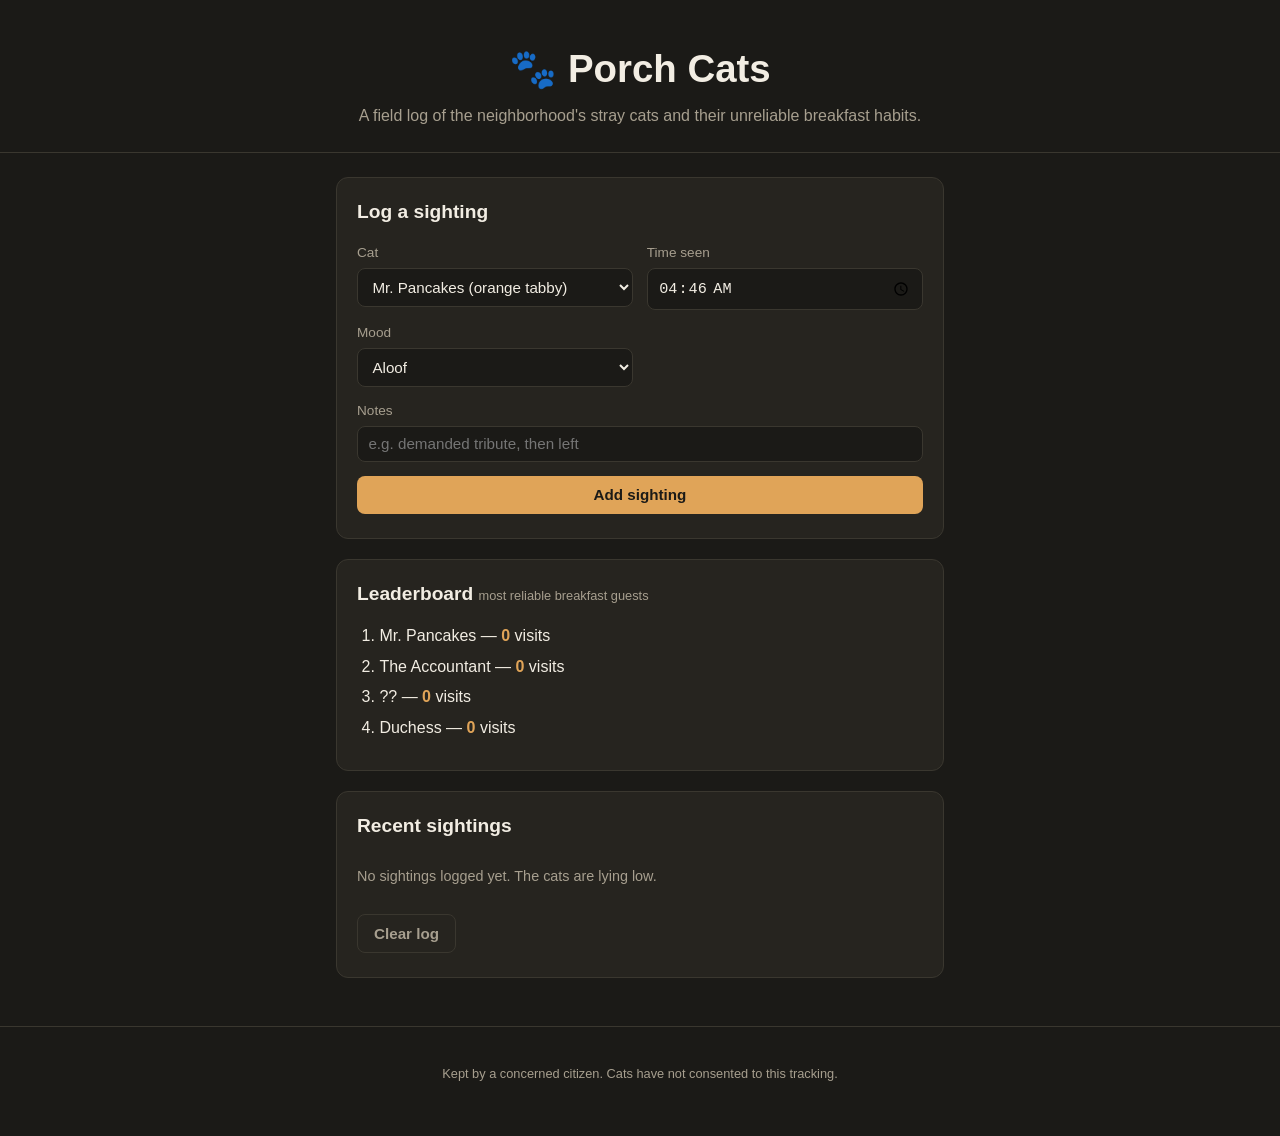
==== index.html @ 5403e365 "Add Porch Cats tracker app (HTML/CSS/JS) Initial version of the stray-cat sighting tracker.  - Log" ====
<!DOCTYPE html>
<html lang="en">
<head>
  <meta charset="UTF-8" />
  <meta name="viewport" content="width=device-width, initial-scale=1.0" />
  <title>Porch Cats — Neighborhood Stray Tracker</title>
  <link rel="stylesheet" href="style.css" />
</head>
<body>
  <header>
    <h1>🐾 Porch Cats</h1>
    <p class="tagline">A field log of the neighborhood's stray cats and their unreliable breakfast habits.</p>
  </header>

  <main>
    <section class="panel">
      <h2>Log a sighting</h2>
      <form id="sighting-form">
        <label>
          Cat
          <select id="cat-select" required></select>
        </label>
        <label>
          Time seen
          <input type="time" id="time-input" required />
        </label>
        <label>
          Mood
          <select id="mood-input">
            <option>Aloof</option>
            <option>Hungry</option>
            <option>Judgmental</option>
            <option>Affectionate</option>
            <option>Suspicious</option>
          </select>
        </label>
        <label class="wide">
          Notes
          <input type="text" id="notes-input" placeholder="e.g. demanded tribute, then left" />
        </label>
        <button type="submit">Add sighting</button>
      </form>
    </section>

    <section class="panel">
      <h2>Leaderboard <span class="subtle">most reliable breakfast guests</span></h2>
      <ol id="leaderboard"></ol>
    </section>

    <section class="panel">
      <h2>Recent sightings</h2>
      <ul id="sightings-list"></ul>
      <button id="reset-btn" class="ghost">Clear log</button>
    </section>
  </main>

  <footer>
    <p>Kept by a concerned citizen. Cats have not consented to this tracking.</p>
  </footer>

  <script src="app.js"></script>
</body>
</html>
---- style.css ----
:root {
  --bg: #1b1a17;
  --panel: #26241f;
  --ink: #f2ede3;
  --muted: #a79f8f;
  --accent: #e0a458;
  --accent-2: #7a9e7e;
  --line: #3a372f;
}

* { box-sizing: border-box; }

body {
  margin: 0;
  font-family: -apple-system, "Segoe UI", Roboto, Helvetica, Arial, sans-serif;
  background: var(--bg);
  color: var(--ink);
  line-height: 1.5;
}

header {
  text-align: center;
  padding: 2.5rem 1rem 1.5rem;
  border-bottom: 1px solid var(--line);
}

h1 { margin: 0; font-size: 2.4rem; }
.tagline { color: var(--muted); margin: 0.4rem 0 0; }

main {
  max-width: 640px;
  margin: 0 auto;
  padding: 1.5rem 1rem 3rem;
  display: grid;
  gap: 1.25rem;
}

.panel {
  background: var(--panel);
  border: 1px solid var(--line);
  border-radius: 12px;
  padding: 1.25rem 1.25rem 1.5rem;
}

.panel h2 { margin: 0 0 1rem; font-size: 1.2rem; }
.subtle { color: var(--muted); font-size: 0.8rem; font-weight: normal; }

form {
  display: grid;
  grid-template-columns: 1fr 1fr;
  gap: 0.85rem;
}

label {
  display: flex;
  flex-direction: column;
  gap: 0.3rem;
  font-size: 0.85rem;
  color: var(--muted);
}

label.wide, form > button { grid-column: 1 / -1; }

select, input {
  background: #1b1a17;
  border: 1px solid var(--line);
  border-radius: 8px;
  color: var(--ink);
  padding: 0.55rem 0.65rem;
  font-size: 0.95rem;
}

button {
  background: var(--accent);
  color: #1b1a17;
  border: none;
  border-radius: 8px;
  padding: 0.65rem 1rem;
  font-weight: 600;
  font-size: 0.95rem;
  cursor: pointer;
}

button:hover { filter: brightness(1.07); }

button.ghost {
  background: transparent;
  color: var(--muted);
  border: 1px solid var(--line);
  margin-top: 1rem;
}

ol#leaderboard { margin: 0; padding-left: 1.4rem; }
ol#leaderboard li { margin: 0.4rem 0; }
ol#leaderboard .count { color: var(--accent); font-weight: 600; }

ul#sightings-list { list-style: none; margin: 0; padding: 0; }
ul#sightings-list li {
  border-bottom: 1px solid var(--line);
  padding: 0.6rem 0;
  font-size: 0.9rem;
}
ul#sightings-list li:last-child { border-bottom: none; }
.pill {
  display: inline-block;
  background: var(--accent-2);
  color: #1b1a17;
  border-radius: 20px;
  padding: 0.05rem 0.55rem;
  font-size: 0.72rem;
  margin-left: 0.35rem;
}
.when { color: var(--muted); }

footer {
  text-align: center;
  color: var(--muted);
  font-size: 0.8rem;
  padding: 1.5rem 1rem 2.5rem;
  border-top: 1px solid var(--line);
}
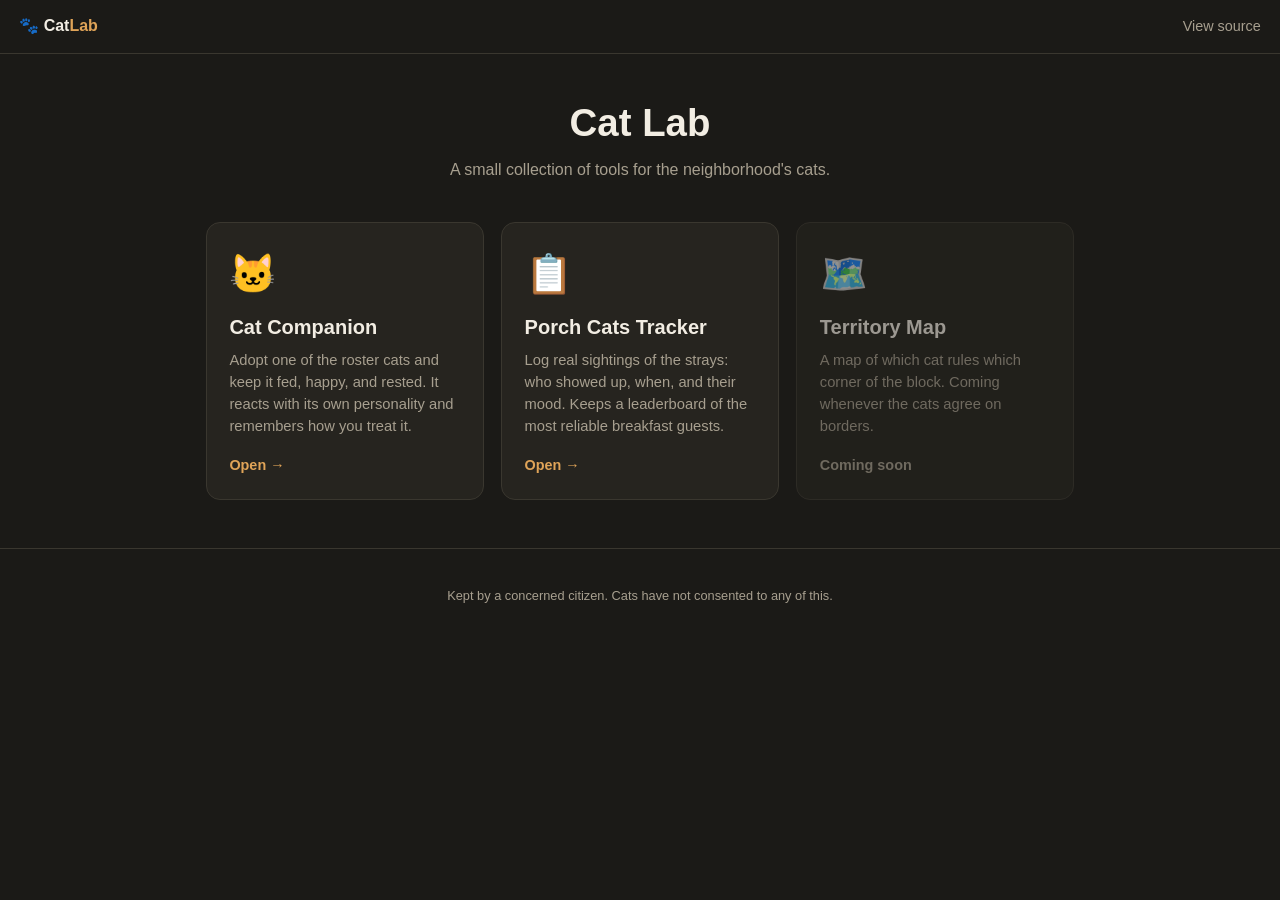
==== commit a584e82f: "Add Cat Lab portal and Cat Companion virtual pet - New portal home page (index.html) linking the too" ====
--- a/index.html
+++ b/index.html
@@ -3,61 +3,46 @@
 <head>
   <meta charset="UTF-8" />
   <meta name="viewport" content="width=device-width, initial-scale=1.0" />
-  <title>Porch Cats — Neighborhood Stray Tracker</title>
-  <link rel="stylesheet" href="style.css" />
+  <title>Cat Lab — a little home for cat tools</title>
+  <link rel="stylesheet" href="base.css" />
+  <link rel="stylesheet" href="portal.css" />
 </head>
 <body>
-  <header>
-    <h1>🐾 Porch Cats</h1>
-    <p class="tagline">A field log of the neighborhood's stray cats and their unreliable breakfast habits.</p>
+  <nav class="topnav">
+    <a class="brand" href="index.html">🐾 Cat<span>Lab</span></a>
+    <a class="back" href="https://github.com/cointeamaid/studious-octo-winner">View source</a>
+  </nav>
+
+  <header class="hero">
+    <h1>Cat Lab</h1>
+    <p class="tagline">A small collection of tools for the neighborhood's cats.</p>
   </header>
 
-  <main>
-    <section class="panel">
-      <h2>Log a sighting</h2>
-      <form id="sighting-form">
-        <label>
-          Cat
-          <select id="cat-select" required></select>
-        </label>
-        <label>
-          Time seen
-          <input type="time" id="time-input" required />
-        </label>
-        <label>
-          Mood
-          <select id="mood-input">
-            <option>Aloof</option>
-            <option>Hungry</option>
-            <option>Judgmental</option>
-            <option>Affectionate</option>
-            <option>Suspicious</option>
-          </select>
-        </label>
-        <label class="wide">
-          Notes
-          <input type="text" id="notes-input" placeholder="e.g. demanded tribute, then left" />
-        </label>
-        <button type="submit">Add sighting</button>
-      </form>
-    </section>
+  <main class="grid">
+    <a class="tool-card" href="virtual-cat.html">
+      <div class="tool-emoji">🐱</div>
+      <h2>Cat Companion</h2>
+      <p>Adopt one of the roster cats and keep it fed, happy, and rested. It reacts with its own personality and remembers how you treat it.</p>
+      <span class="tool-go">Open →</span>
+    </a>
 
-    <section class="panel">
-      <h2>Leaderboard <span class="subtle">most reliable breakfast guests</span></h2>
-      <ol id="leaderboard"></ol>
-    </section>
+    <a class="tool-card" href="porch-cats.html">
+      <div class="tool-emoji">📋</div>
+      <h2>Porch Cats Tracker</h2>
+      <p>Log real sightings of the strays: who showed up, when, and their mood. Keeps a leaderboard of the most reliable breakfast guests.</p>
+      <span class="tool-go">Open →</span>
+    </a>
 
-    <section class="panel">
-      <h2>Recent sightings</h2>
-      <ul id="sightings-list"></ul>
-      <button id="reset-btn" class="ghost">Clear log</button>
-    </section>
+    <div class="tool-card soon">
+      <div class="tool-emoji">🗺️</div>
+      <h2>Territory Map</h2>
+      <p>A map of which cat rules which corner of the block. Coming whenever the cats agree on borders.</p>
+      <span class="tool-go">Coming soon</span>
+    </div>
   </main>
 
-  <footer>
-    <p>Kept by a concerned citizen. Cats have not consented to this tracking.</p>
+  <footer class="site">
+    <p>Kept by a concerned citizen. Cats have not consented to any of this.</p>
   </footer>
-
-  <script src="app.js"></script>
 </body>
 </html>
--- a/base.css
+++ b/base.css
@@ -0,0 +1,75 @@
+/* Shared theme for the Cat Lab portal and its tools. */
+:root {
+  --bg: #1b1a17;
+  --panel: #26241f;
+  --ink: #f2ede3;
+  --muted: #a79f8f;
+  --accent: #e0a458;
+  --accent-2: #7a9e7e;
+  --line: #3a372f;
+  --danger: #cf6b5a;
+}
+
+* { box-sizing: border-box; }
+
+body {
+  margin: 0;
+  font-family: -apple-system, "Segoe UI", Roboto, Helvetica, Arial, sans-serif;
+  background: var(--bg);
+  color: var(--ink);
+  line-height: 1.5;
+}
+
+a { color: var(--accent); }
+
+.topnav {
+  display: flex;
+  align-items: center;
+  justify-content: space-between;
+  padding: 0.9rem 1.2rem;
+  border-bottom: 1px solid var(--line);
+}
+.topnav .brand { font-weight: 700; text-decoration: none; color: var(--ink); }
+.topnav .brand span { color: var(--accent); }
+.topnav a.back { color: var(--muted); text-decoration: none; font-size: 0.9rem; }
+.topnav a.back:hover { color: var(--ink); }
+
+header.hero {
+  text-align: center;
+  padding: 2.5rem 1rem 1.5rem;
+}
+header.hero h1 { margin: 0; font-size: 2.4rem; }
+header.hero .tagline { color: var(--muted); margin: 0.4rem 0 0; }
+
+.panel {
+  background: var(--panel);
+  border: 1px solid var(--line);
+  border-radius: 12px;
+  padding: 1.25rem;
+}
+
+button {
+  background: var(--accent);
+  color: #1b1a17;
+  border: none;
+  border-radius: 8px;
+  padding: 0.65rem 1rem;
+  font-weight: 600;
+  font-size: 0.95rem;
+  cursor: pointer;
+}
+button:hover { filter: brightness(1.07); }
+button:disabled { opacity: 0.4; cursor: not-allowed; filter: none; }
+button.ghost {
+  background: transparent;
+  color: var(--muted);
+  border: 1px solid var(--line);
+}
+
+footer.site {
+  text-align: center;
+  color: var(--muted);
+  font-size: 0.8rem;
+  padding: 1.5rem 1rem 2.5rem;
+  border-top: 1px solid var(--line);
+}
--- a/portal.css
+++ b/portal.css
@@ -0,0 +1,31 @@
+.grid {
+  max-width: 900px;
+  margin: 0 auto;
+  padding: 1rem 1rem 3rem;
+  display: grid;
+  grid-template-columns: repeat(auto-fit, minmax(240px, 1fr));
+  gap: 1.1rem;
+}
+
+.tool-card {
+  display: block;
+  background: var(--panel);
+  border: 1px solid var(--line);
+  border-radius: 14px;
+  padding: 1.4rem;
+  text-decoration: none;
+  color: var(--ink);
+  transition: transform 0.12s ease, border-color 0.12s ease;
+}
+.tool-card:hover {
+  transform: translateY(-3px);
+  border-color: var(--accent);
+}
+.tool-card .tool-emoji { font-size: 2.4rem; }
+.tool-card h2 { margin: 0.6rem 0 0.4rem; font-size: 1.25rem; }
+.tool-card p { margin: 0 0 1rem; color: var(--muted); font-size: 0.92rem; }
+.tool-card .tool-go { color: var(--accent); font-weight: 600; font-size: 0.9rem; }
+
+.tool-card.soon { opacity: 0.6; cursor: default; }
+.tool-card.soon:hover { transform: none; border-color: var(--line); }
+.tool-card.soon .tool-go { color: var(--muted); }
